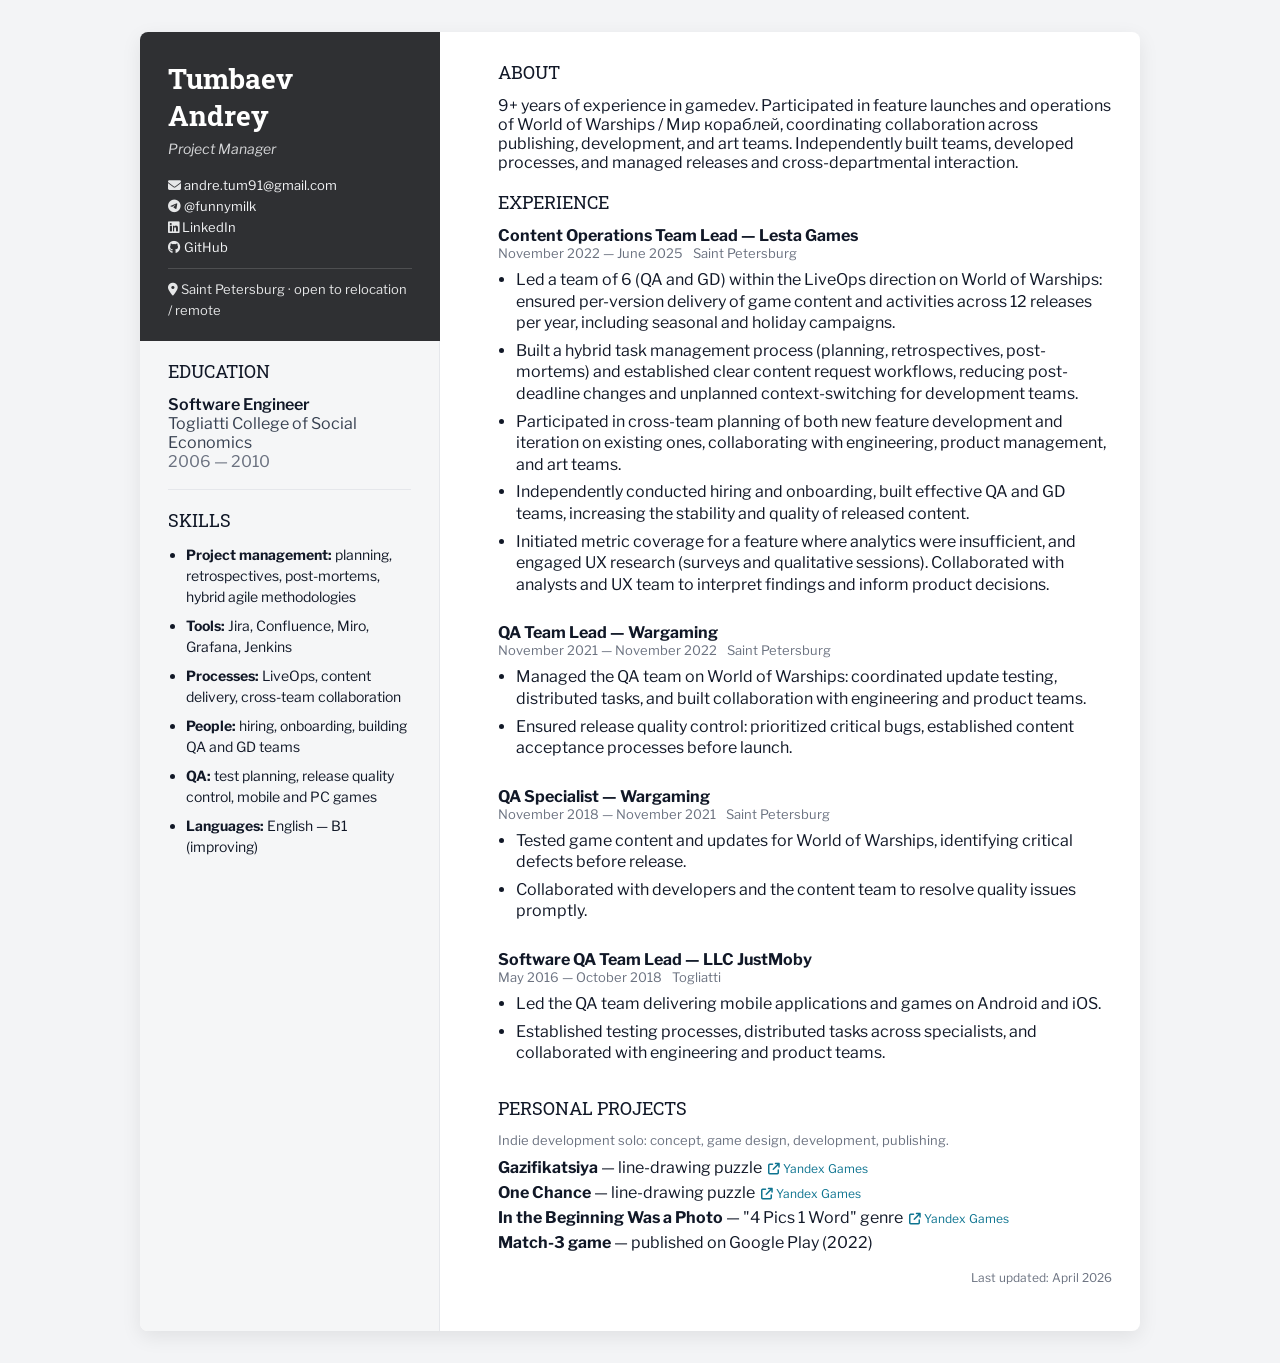
==== index_pm_en.html @ 937e0ca3 "update" ====
<!doctype html>
<html lang="en">
<head>
<meta charset="utf-8">
<meta name="viewport" content="width=device-width,initial-scale=1">
<title>Andrey Tumbaev — Project Manager</title>
<meta name="description" content="Project Manager CV: LiveOps World of Warships, team lead experience at Wargaming and Lesta Games. Saint Petersburg.">
<meta property="og:title" content="Andrey Tumbaev — Project Manager">
<meta property="og:description" content="LiveOps, World of Warships. Experience: Lesta Games, Wargaming, JustMoby.">
<meta property="og:type" content="website">
<meta property="og:locale" content="en_US">
<meta name="theme-color" content="#2f3033">
<link rel="icon" href="data:image/svg+xml,%3Csvg xmlns='http://www.w3.org/2000/svg' viewBox='0 0 64 64'%3E%3Crect width='64' height='64' rx='8' ry='8' fill='%232f3033'/%3E%3Ctext x='50%25' y='54%25' text-anchor='middle' font-family='Arial' font-size='28' fill='white'%3EAT%3C/text%3E%3C/svg%3E">
<link rel="stylesheet" href="styles.css">
<link rel="stylesheet" href="https://cdnjs.cloudflare.com/ajax/libs/font-awesome/6.5.0/css/all.min.css">
</head>
<body>
<div class="container">
  <aside class="sidebar">
    <div class="sidebar-header">
      <div class="name">Tumbaev<br>Andrey</div>
      <div class="role">Project Manager</div>
      <div class="contact">
        <div><i class="fa-solid fa-envelope"></i> <a href="mailto:andre.tum91@gmail.com">andre.tum91@gmail.com</a></div>
        <div><i class="fa-brands fa-telegram"></i> <a href="https://t.me/funnymilk">@funnymilk</a></div>
        <div><i class="fa-brands fa-linkedin"></i> <a href="https://www.linkedin.com/in/andrey-tumbaev-726b59212">LinkedIn</a></div>
        <div><i class="fa-brands fa-github"></i> <a href="https://github.com/funnymilk">GitHub</a></div>
        <hr style="border:none;border-top:1px solid rgba(255,255,255,0.15);margin:10px 0">
        <div><i class="fa-solid fa-location-dot"></i> Saint Petersburg · open to relocation / remote</div>
      </div>
    </div>
    <div class="sidebar-body">
      <div class="section-title">EDUCATION</div>
      <div style="font-weight:600">Software Engineer</div>
      <div style="color:#374151">Togliatti College of Social Economics</div>
      <div style="color:#6b7280">2006 — 2010</div>
      <hr style="border:none;border-top:1px solid #e5e7eb;margin:18px 0">
      <div class="section-title">SKILLS</div>
      <ul>
        <li><strong>Project management:</strong> planning, retrospectives, post-mortems, hybrid agile methodologies</li>
        <li><strong>Tools:</strong> Jira, Confluence, Miro, Grafana, Jenkins</li>
        <li><strong>Processes:</strong> LiveOps, content delivery, cross-team collaboration</li>
        <li><strong>People:</strong> hiring, onboarding, building QA and GD teams</li>
        <li><strong>QA:</strong> test planning, release quality control, mobile and PC games</li>
        <li><strong>Languages:</strong> English — B1 (improving)</li>
      </ul>
    </div>
  </aside>

  <main class="content">
    <div class="col-block">
      <div class="section-title">ABOUT</div>
      <div>9+ years of experience in gamedev. Participated in feature launches and operations of World of Warships / Мир кораблей, coordinating collaboration across publishing, development, and art teams. Independently built teams, developed processes, and managed releases and cross-departmental interaction.</div>
    </div>

    <div class="col-block experience">
      <div class="section-title">EXPERIENCE</div>
      <div class="job">
        <div style="font-weight:700">Content Operations Team Lead — Lesta Games</div>
        <div class="meta-row"><div>November 2022 — June 2025</div><div>Saint Petersburg</div></div>
        <ul class="bullets">
          <li>Led a team of 6 (QA and GD) within the LiveOps direction on World of Warships: ensured per-version delivery of game content and activities across 12 releases per year, including seasonal and holiday campaigns.</li>
          <li>Built a hybrid task management process (planning, retrospectives, post-mortems) and established clear content request workflows, reducing post-deadline changes and unplanned context-switching for development teams.</li>
          <li>Participated in cross-team planning of both new feature development and iteration on existing ones, collaborating with engineering, product management, and art teams.</li>
          <li>Independently conducted hiring and onboarding, built effective QA and GD teams, increasing the stability and quality of released content.</li>
          <li>Initiated metric coverage for a feature where analytics were insufficient, and engaged UX research (surveys and qualitative sessions). Collaborated with analysts and UX team to interpret findings and inform product decisions.</li>
        </ul>
      </div>

      <div class="job">
        <div style="font-weight:700">QA Team Lead — Wargaming</div>
        <div class="meta-row"><div>November 2021 — November 2022</div><div>Saint Petersburg</div></div>
        <ul class="bullets">
          <li>Managed the QA team on World of Warships: coordinated update testing, distributed tasks, and built collaboration with engineering and product teams.</li>
          <li>Ensured release quality control: prioritized critical bugs, established content acceptance processes before launch.</li>
        </ul>
      </div>

      <div class="job">
        <div style="font-weight:700">QA Specialist — Wargaming</div>
        <div class="meta-row"><div>November 2018 — November 2021</div><div>Saint Petersburg</div></div>
        <ul class="bullets">
          <li>Tested game content and updates for World of Warships, identifying critical defects before release.</li>
          <li>Collaborated with developers and the content team to resolve quality issues promptly.</li>
        </ul>
      </div>

      <div class="job">
        <div style="font-weight:700">Software QA Team Lead — LLC JustMoby</div>
        <div class="meta-row"><div>May 2016 — October 2018</div><div>Togliatti</div></div>
        <ul class="bullets">
          <li>Led the QA team delivering mobile applications and games on Android and iOS.</li>
          <li>Established testing processes, distributed tasks across specialists, and collaborated with engineering and product teams.</li>
        </ul>
      </div>
    </div>

    <div class="col-block">
      <div class="section-title">PERSONAL PROJECTS</div>
      <div style="font-size:13px;color:#6b7280;margin-bottom:10px">Indie development solo: concept, game design, development, publishing.</div>
      <div class="item">
        <div class="item-title"><strong>Gazifikatsiya</strong> &mdash; line-drawing puzzle &nbsp;<a href="https://yandex.ru/games/app/gazifikatsiia-495412?lang=ru" target="_blank" style="font-size:12px"><i class="fa-solid fa-arrow-up-right-from-square"></i> Yandex Games</a></div>
      </div>
      <div class="item" style="margin-top:6px">
        <div class="item-title"><strong>One Chance</strong> &mdash; line-drawing puzzle &nbsp;<a href="https://yandex.ru/games/app/odin-shans-500393?lang=ru" target="_blank" style="font-size:12px"><i class="fa-solid fa-arrow-up-right-from-square"></i> Yandex Games</a></div>
      </div>
      <div class="item" style="margin-top:6px">
        <div class="item-title"><strong>In the Beginning Was a Photo</strong> &mdash; "4 Pics 1 Word" genre &nbsp;<a href="https://yandex.ru/games/app/vnachale-bylo-foto-503490?lang=ru" target="_blank" style="font-size:12px"><i class="fa-solid fa-arrow-up-right-from-square"></i> Yandex Games</a></div>
      </div>
      <div class="item" style="margin-top:6px">
        <div class="item-title"><strong>Match-3 game</strong> &mdash; published on Google Play (2022)</div>
      </div>
    </div>

    <div class="col-block">
      <div class="footer-note">Last updated: April 2026</div>
    </div>
  </main>
</div>
</body>
</html>
---- styles.css ----
/* styles.css – site (responsive) */
@import url('https://fonts.googleapis.com/css2?family=Libre+Franklin:wght@300;400;600;700&family=Roboto+Slab:wght@400;700&display=swap');
:root{
  --sidebar-bg:#2f3033;
  --sidebar-body-bg:#f5f6f7;
  --paper:#ffffff;
  --text:#111827;
  --muted:#6b7280;
  --link:#0e7490;
}
*{box-sizing:border-box}
html{font-family:"Libre Franklin", Arial, sans-serif;color:var(--text);}
body{background:#f3f4f6;margin:0;padding:32px;}
a{color:var(--link);text-decoration:none}
a:hover{text-decoration:underline}

.container{max-width:1000px;margin:0 auto;background:var(--paper);display:grid;grid-template-columns:300px 1fr;gap:30px;border-radius:8px;overflow:hidden;box-shadow:0 6px 20px rgba(0,0,0,0.08);}
.sidebar{display:grid;grid-template-rows:auto 1fr;min-height:100%;}
.sidebar-header{background:var(--sidebar-bg);color:#fff;padding:28px 28px 20px 28px;}
.sidebar-body{background:var(--sidebar-body-bg);color:var(--text);padding:18px 28px 28px 28px;border-right:1px solid #e5e7eb;}
.name{font-family:"Roboto Slab", serif;font-size:28px;font-weight:700;margin:0 0 6px;}
.role{color:#f3f4f6;opacity:0.85;margin:0 0 18px;font-size:14px;font-style:italic;}
.contact{font-size:13px;line-height:1.6;color:#e6e7e8;}
.contact a{color:#f3f4f6;text-decoration:none;word-break:break-all}

.section-title{font-family:"Roboto Slab", serif;color:var(--text);font-size:18px;margin:0 0 12px;}
.content{padding:28px;}
.col-block{margin-bottom:18px;}
.sidebar-body ul{margin:0 0 0 18px;padding:0;font-size:14px;color:var(--text);line-height:1.5;}
.sidebar-body ul li{margin-bottom:8px;}
.projects .item-title{font-weight:600;margin:0 0 6px;}
.projects .meta{font-size:13px;color:var(--muted);margin-bottom:8px;}
ul.bullets{margin:6px 0 0 18px;padding:0;color:var(--text)}
ul.bullets li{margin:6px 0;line-height:1.35;}
.experience .job{margin-bottom:14px;padding-left:0;padding-bottom:8px}
.meta-row{display:flex;gap:10px;align-items:center;color:var(--muted);font-size:13px;margin-bottom:8px}
.footer-note{font-size:12px;color:var(--muted);text-align:right;margin-top:14px}

.badge{display:inline-block;padding:2px 8px;border-radius:999px;border:1px solid #e5e7eb;background:#fff;color:#374151;font-size:12px;margin-right:6px;margin-bottom:6px}

/* Mobile: stack columns, keep same style */
@media (max-width: 860px){
  body{padding:16px;}
  .container{grid-template-columns:1fr;gap:0;border-radius:8px;overflow:hidden}
  .sidebar-header{padding:22px 22px 14px 22px;}
  .sidebar-body{border-right:none;border-top:1px solid #e5e7eb;border-bottom:1px solid #e5e7eb;padding:16px 22px;}
  .content{padding:18px 22px;}
  .name{font-size:26px}
}

/* Small phones */
@media (max-width: 420px){
  .name{font-size:24px}
  .meta-row{flex-wrap:wrap;gap:6px}
}

.cert-link { margin-left:6px; text-decoration:none; white-space:nowrap; }
.cert-link:hover { text-decoration:underline; }
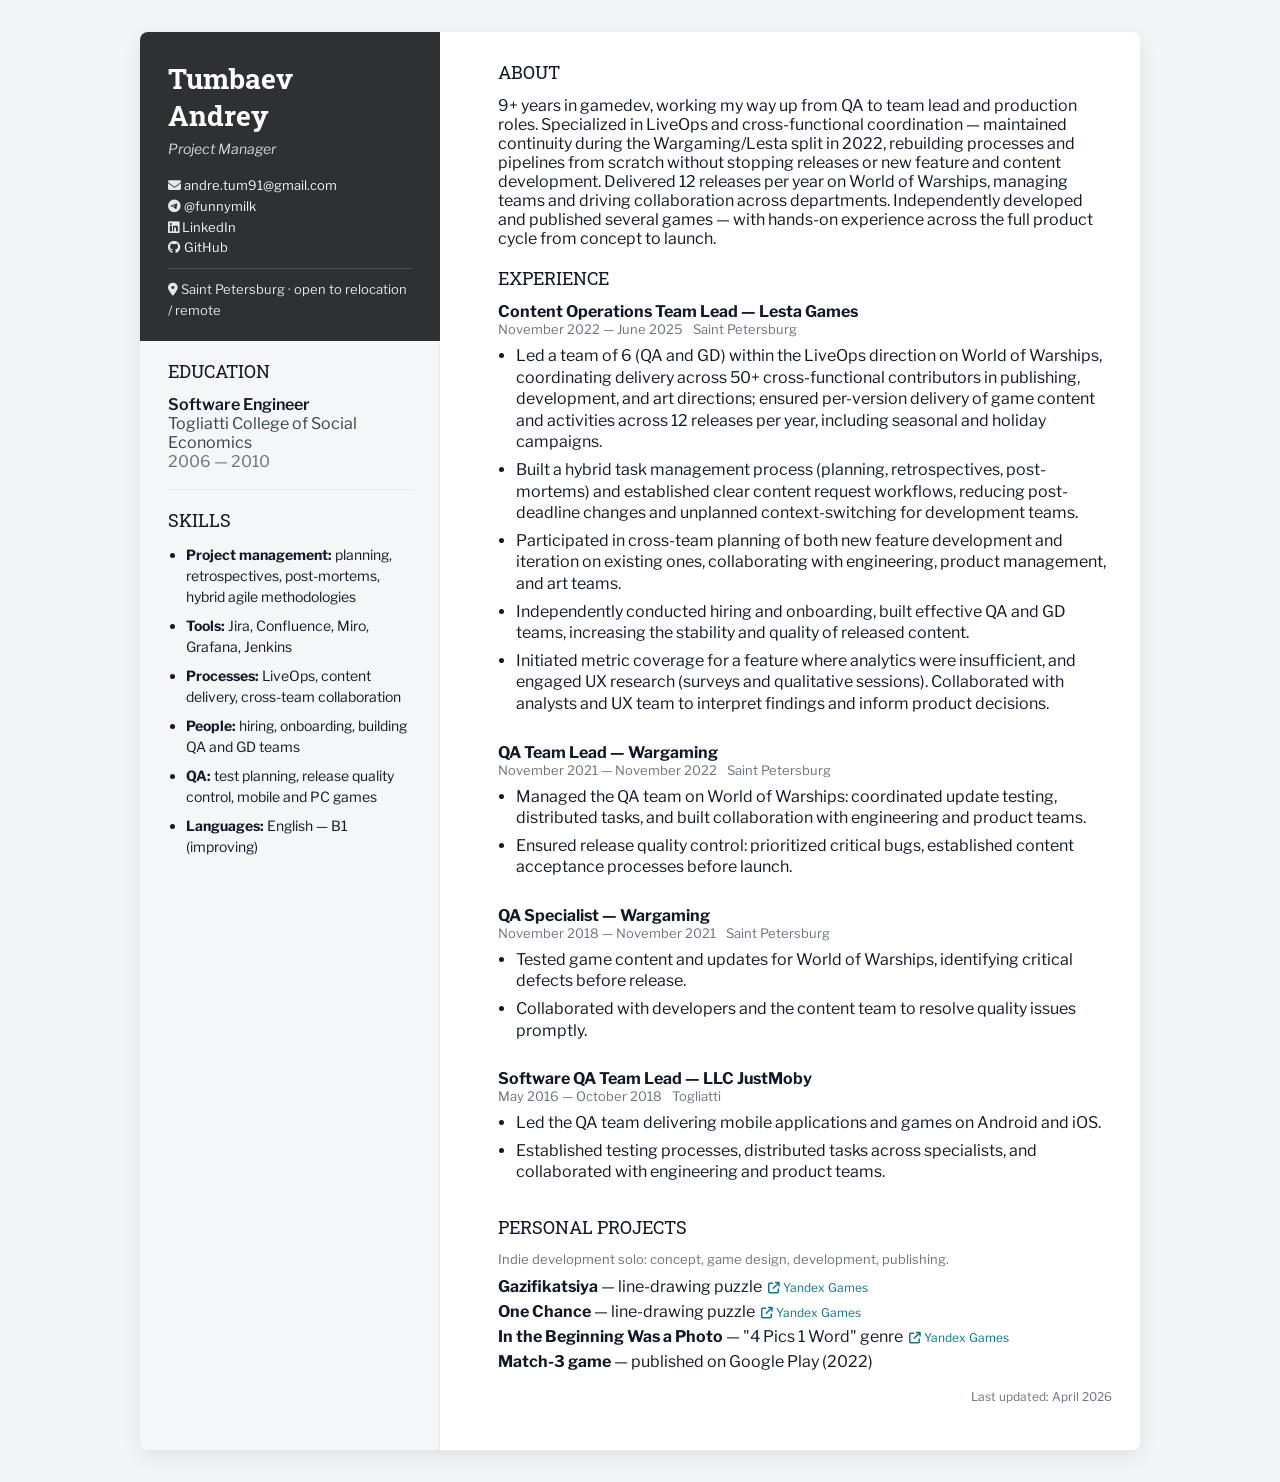
==== commit d1b0b3d5: "update" ====
--- a/index_pm_en.html
+++ b/index_pm_en.html
@@ -50,7 +50,7 @@
   <main class="content">
     <div class="col-block">
       <div class="section-title">ABOUT</div>
-      <div>9+ years of experience in gamedev. Participated in feature launches and operations of World of Warships / Мир кораблей, coordinating collaboration across publishing, development, and art teams. Independently built teams, developed processes, and managed releases and cross-departmental interaction.</div>
+      <div>9+ years in gamedev, working my way up from QA to team lead and production roles. Specialized in LiveOps and cross-functional coordination — maintained continuity during the Wargaming/Lesta split in 2022, rebuilding processes and pipelines from scratch without stopping releases or new feature and content development. Delivered 12 releases per year on World of Warships, managing teams and driving collaboration across departments. Independently developed and published several games — with hands-on experience across the full product cycle from concept to launch.</div>
     </div>
 
     <div class="col-block experience">
@@ -59,7 +59,7 @@
         <div style="font-weight:700">Content Operations Team Lead — Lesta Games</div>
         <div class="meta-row"><div>November 2022 — June 2025</div><div>Saint Petersburg</div></div>
         <ul class="bullets">
-          <li>Led a team of 6 (QA and GD) within the LiveOps direction on World of Warships: ensured per-version delivery of game content and activities across 12 releases per year, including seasonal and holiday campaigns.</li>
+          <li>Led a team of 6 (QA and GD) within the LiveOps direction on World of Warships, coordinating delivery across 50+ cross-functional contributors in publishing, development, and art directions; ensured per-version delivery of game content and activities across 12 releases per year, including seasonal and holiday campaigns.</li>
           <li>Built a hybrid task management process (planning, retrospectives, post-mortems) and established clear content request workflows, reducing post-deadline changes and unplanned context-switching for development teams.</li>
           <li>Participated in cross-team planning of both new feature development and iteration on existing ones, collaborating with engineering, product management, and art teams.</li>
           <li>Independently conducted hiring and onboarding, built effective QA and GD teams, increasing the stability and quality of released content.</li>
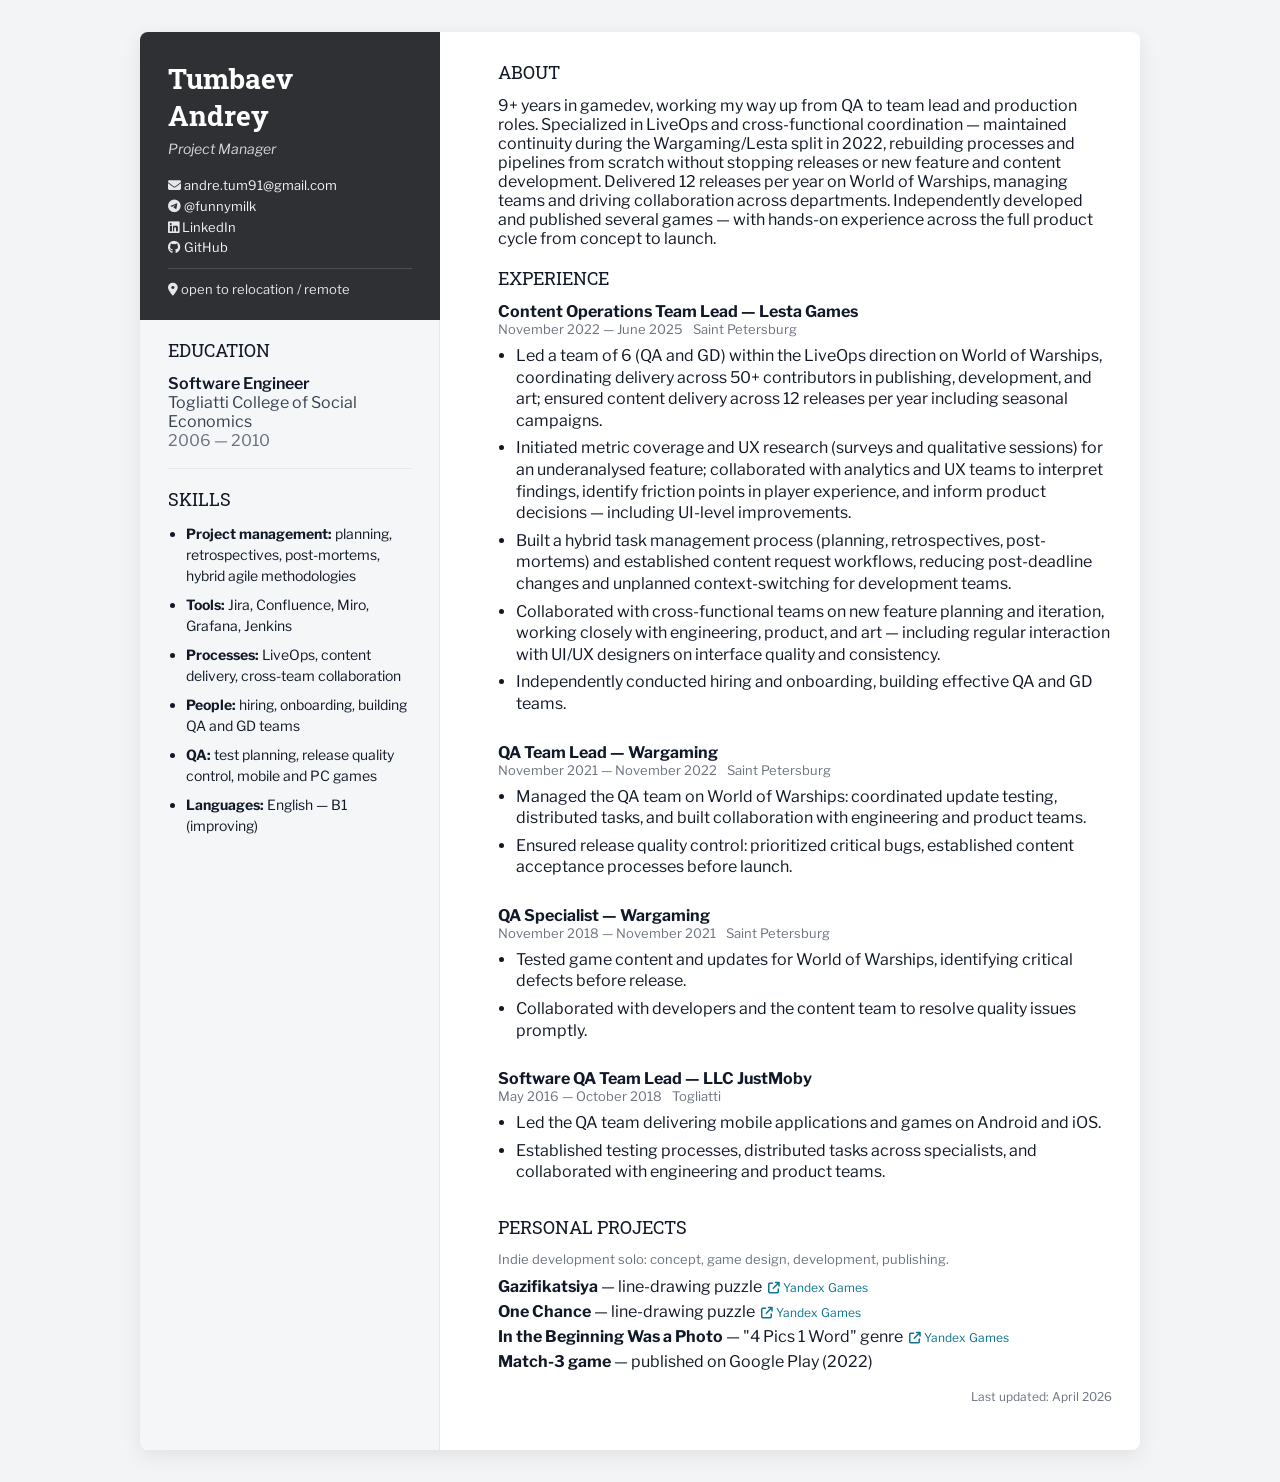
==== commit 4458bf25: "update" ====
--- a/index_pm_en.html
+++ b/index_pm_en.html
@@ -26,7 +26,7 @@
         <div><i class="fa-brands fa-linkedin"></i> <a href="https://www.linkedin.com/in/andrey-tumbaev-726b59212">LinkedIn</a></div>
         <div><i class="fa-brands fa-github"></i> <a href="https://github.com/funnymilk">GitHub</a></div>
         <hr style="border:none;border-top:1px solid rgba(255,255,255,0.15);margin:10px 0">
-        <div><i class="fa-solid fa-location-dot"></i> Saint Petersburg · open to relocation / remote</div>
+        <div><i class="fa-solid fa-location-dot"></i> open to relocation / remote</div>
       </div>
     </div>
     <div class="sidebar-body">
@@ -59,11 +59,11 @@
         <div style="font-weight:700">Content Operations Team Lead — Lesta Games</div>
         <div class="meta-row"><div>November 2022 — June 2025</div><div>Saint Petersburg</div></div>
         <ul class="bullets">
-          <li>Led a team of 6 (QA and GD) within the LiveOps direction on World of Warships, coordinating delivery across 50+ cross-functional contributors in publishing, development, and art directions; ensured per-version delivery of game content and activities across 12 releases per year, including seasonal and holiday campaigns.</li>
-          <li>Built a hybrid task management process (planning, retrospectives, post-mortems) and established clear content request workflows, reducing post-deadline changes and unplanned context-switching for development teams.</li>
-          <li>Participated in cross-team planning of both new feature development and iteration on existing ones, collaborating with engineering, product management, and art teams.</li>
-          <li>Independently conducted hiring and onboarding, built effective QA and GD teams, increasing the stability and quality of released content.</li>
-          <li>Initiated metric coverage for a feature where analytics were insufficient, and engaged UX research (surveys and qualitative sessions). Collaborated with analysts and UX team to interpret findings and inform product decisions.</li>
+          <li>Led a team of 6 (QA and GD) within the LiveOps direction on World of Warships, coordinating delivery across 50+ contributors in publishing, development, and art; ensured content delivery across 12 releases per year including seasonal campaigns.</li>
+          <li>Initiated metric coverage and UX research (surveys and qualitative sessions) for an underanalysed feature; collaborated with analytics and UX teams to interpret findings, identify friction points in player experience, and inform product decisions — including UI-level improvements.</li>
+          <li>Built a hybrid task management process (planning, retrospectives, post-mortems) and established content request workflows, reducing post-deadline changes and unplanned context-switching for development teams.</li>
+          <li>Collaborated with cross-functional teams on new feature planning and iteration, working closely with engineering, product, and art — including regular interaction with UI/UX designers on interface quality and consistency.</li>
+          <li>Independently conducted hiring and onboarding, building effective QA and GD teams.</li>
         </ul>
       </div>
 
